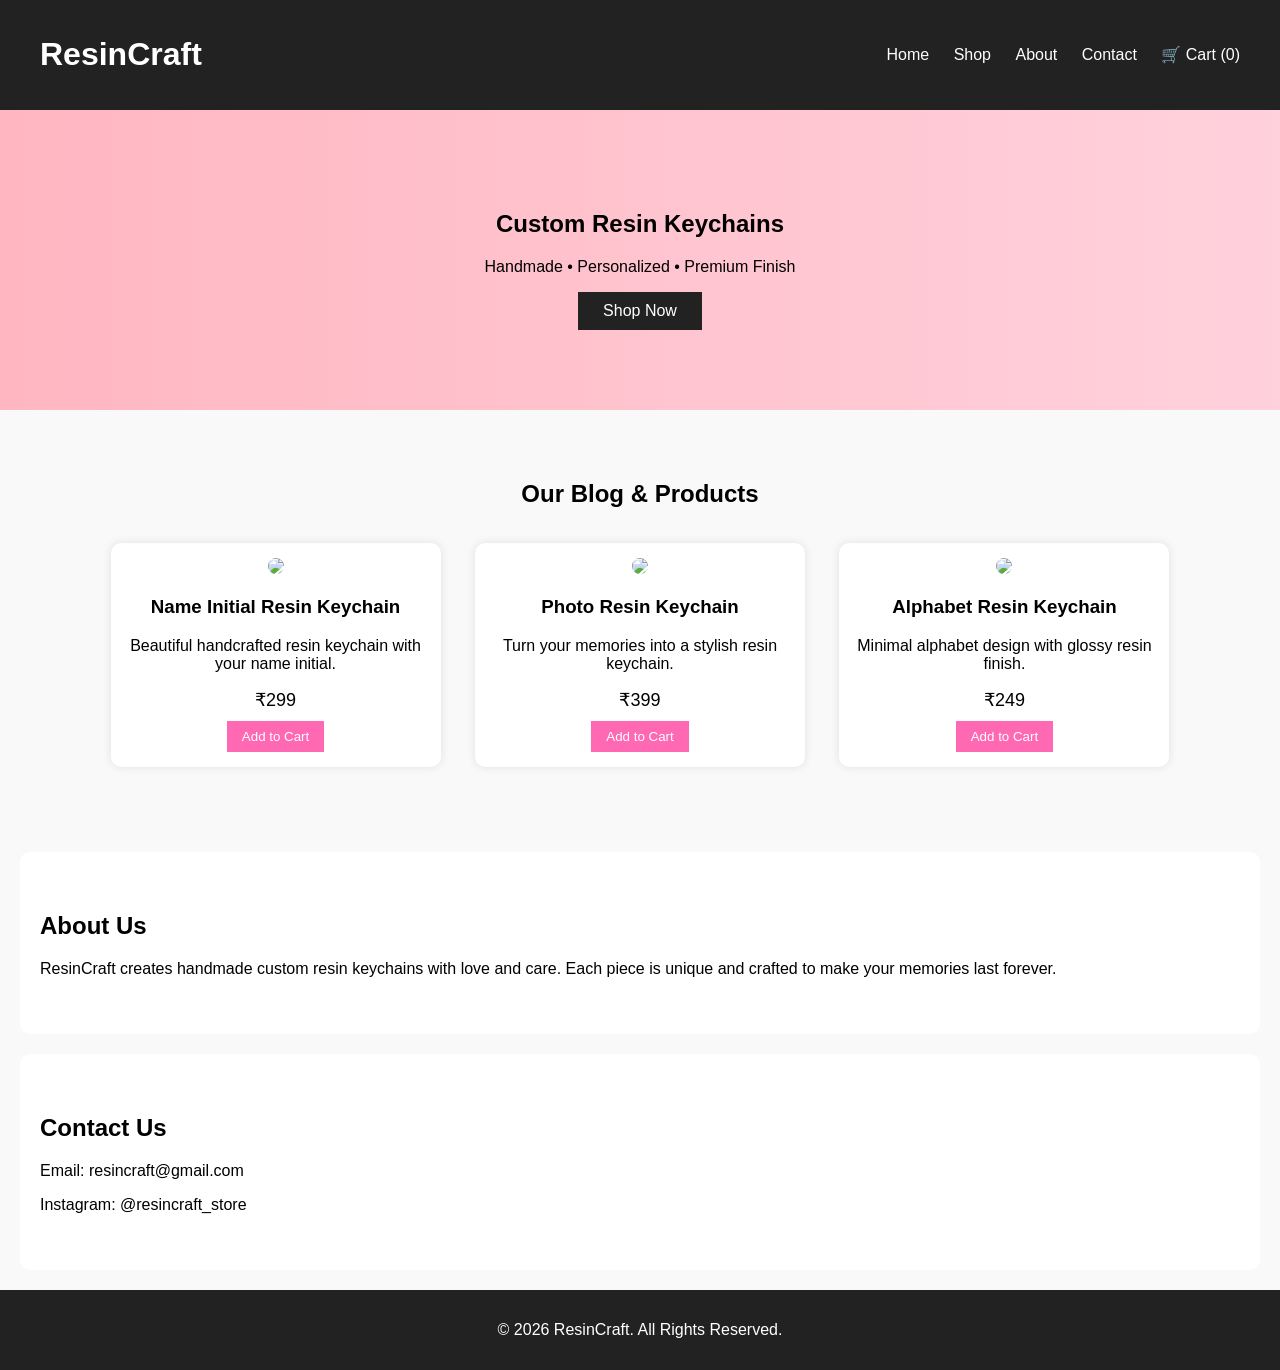
==== index.html @ 91d0280a "Rename wt.html to index.html" ====
<!DOCTYPE html>
<html lang="en">
<head>
    <meta charset="UTF-8">
    <title>Resin Keychains Store</title>
    <link rel="stylesheet" href="style.css">
</head>
<body>

<header>
    <h1>ResinCraft</h1>
    <nav>
        <a href="#home">Home</a>
        <a href="#shop">Shop</a>
        <a href="#about">About</a>
        <a href="#contact">Contact</a>
        <a href="cart.html">🛒 Cart (<span id="cart-count">0</span>)</a>
    </nav>
</header>

<section id="home" class="hero">
    <h2>Custom Resin Keychains</h2>
    <p>Handmade • Personalized • Premium Finish</p>
    <button onclick="document.getElementById('shop').scrollIntoView({behavior:'smooth'})">
        Shop Now
    </button>
</section>

<section id="shop" class="products">
    <h2>Our Blog & Products</h2>

    <div class="product-card">
        <img src="google/1.jpg.webp">
        <h3>Name Initial Resin Keychain</h3>
        <p>Beautiful handcrafted resin keychain with your name initial.</p>
        <span>₹299</span>
        <button onclick="addToCart('Name Initial Resin Keychain',299)">
            Add to Cart
        </button>
    </div>

    <div class="product-card">
        <img src="google/2.jpeg">
        <h3>Photo Resin Keychain</h3>
        <p>Turn your memories into a stylish resin keychain.</p>
        <span>₹399</span>
        <button onclick="addToCart('Photo Resin Keychain',399)">
            Add to Cart
        </button>
    </div>

    <div class="product-card">
        <img src="google/3.jpeg">
        <h3>Alphabet Resin Keychain</h3>
        <p>Minimal alphabet design with glossy resin finish.</p>
        <span>₹249</span>
        <button onclick="addToCart('Alphabet Resin Keychain',249)">
            Add to Cart
        </button>
    </div>
</section>

<section id="about" class="about">
    <h2>About Us</h2>
    <p>
        ResinCraft creates handmade custom resin keychains with love and care.
        Each piece is unique and crafted to make your memories last forever.
    </p>
</section>

<section id="contact" class="contact">
    <h2>Contact Us</h2>
    <p>Email: resincraft@gmail.com</p>
    <p>Instagram: @resincraft_store</p>
</section>

<footer>
    <p>© 2026 ResinCraft. All Rights Reserved.</p>
</footer>

<script src="script.js"></script>
</body>
</html>
---- style.css ----
body {
    margin: 0;
    font-family: Arial, sans-serif;
    background: #f9f9f9;
}

header {
    background: #222;
    color: white;
    padding: 15px 40px;
    display: flex;
    justify-content: space-between;
    align-items: center;
}

nav a {
    color: white;
    margin-left: 20px;
    text-decoration: none;
}

.hero {
    background: linear-gradient(to right, #ffb6c1, #ffd1dc);
    padding: 80px 20px;
    text-align: center;
}

.hero button {
    padding: 10px 25px;
    border: none;
    background: #222;
    color: white;
    font-size: 16px;
    cursor: pointer;
}

.products {
    padding: 50px 20px;
    text-align: center;
}

.product-card {
    background: white;
    width: 300px;
    display: inline-block;
    margin: 15px;
    padding: 15px;
    border-radius: 10px;
    box-shadow: 0 0 10px rgba(0,0,0,0.1);
}

.product-card img {
    width: 100%;
    border-radius: 10px;
}

.product-card span {
    display: block;
    font-size: 18px;
    margin: 10px 0;
}

.product-card button {
    padding: 8px 15px;
    background: #ff69b4;
    border: none;
    color: white;
    cursor: pointer;
}

.about, .contact {
    padding: 40px 20px;
    background: white;
    margin: 20px;
    border-radius: 10px;
}

footer {
    background: #222;
    color: white;
    text-align: center;
    padding: 15px;
}
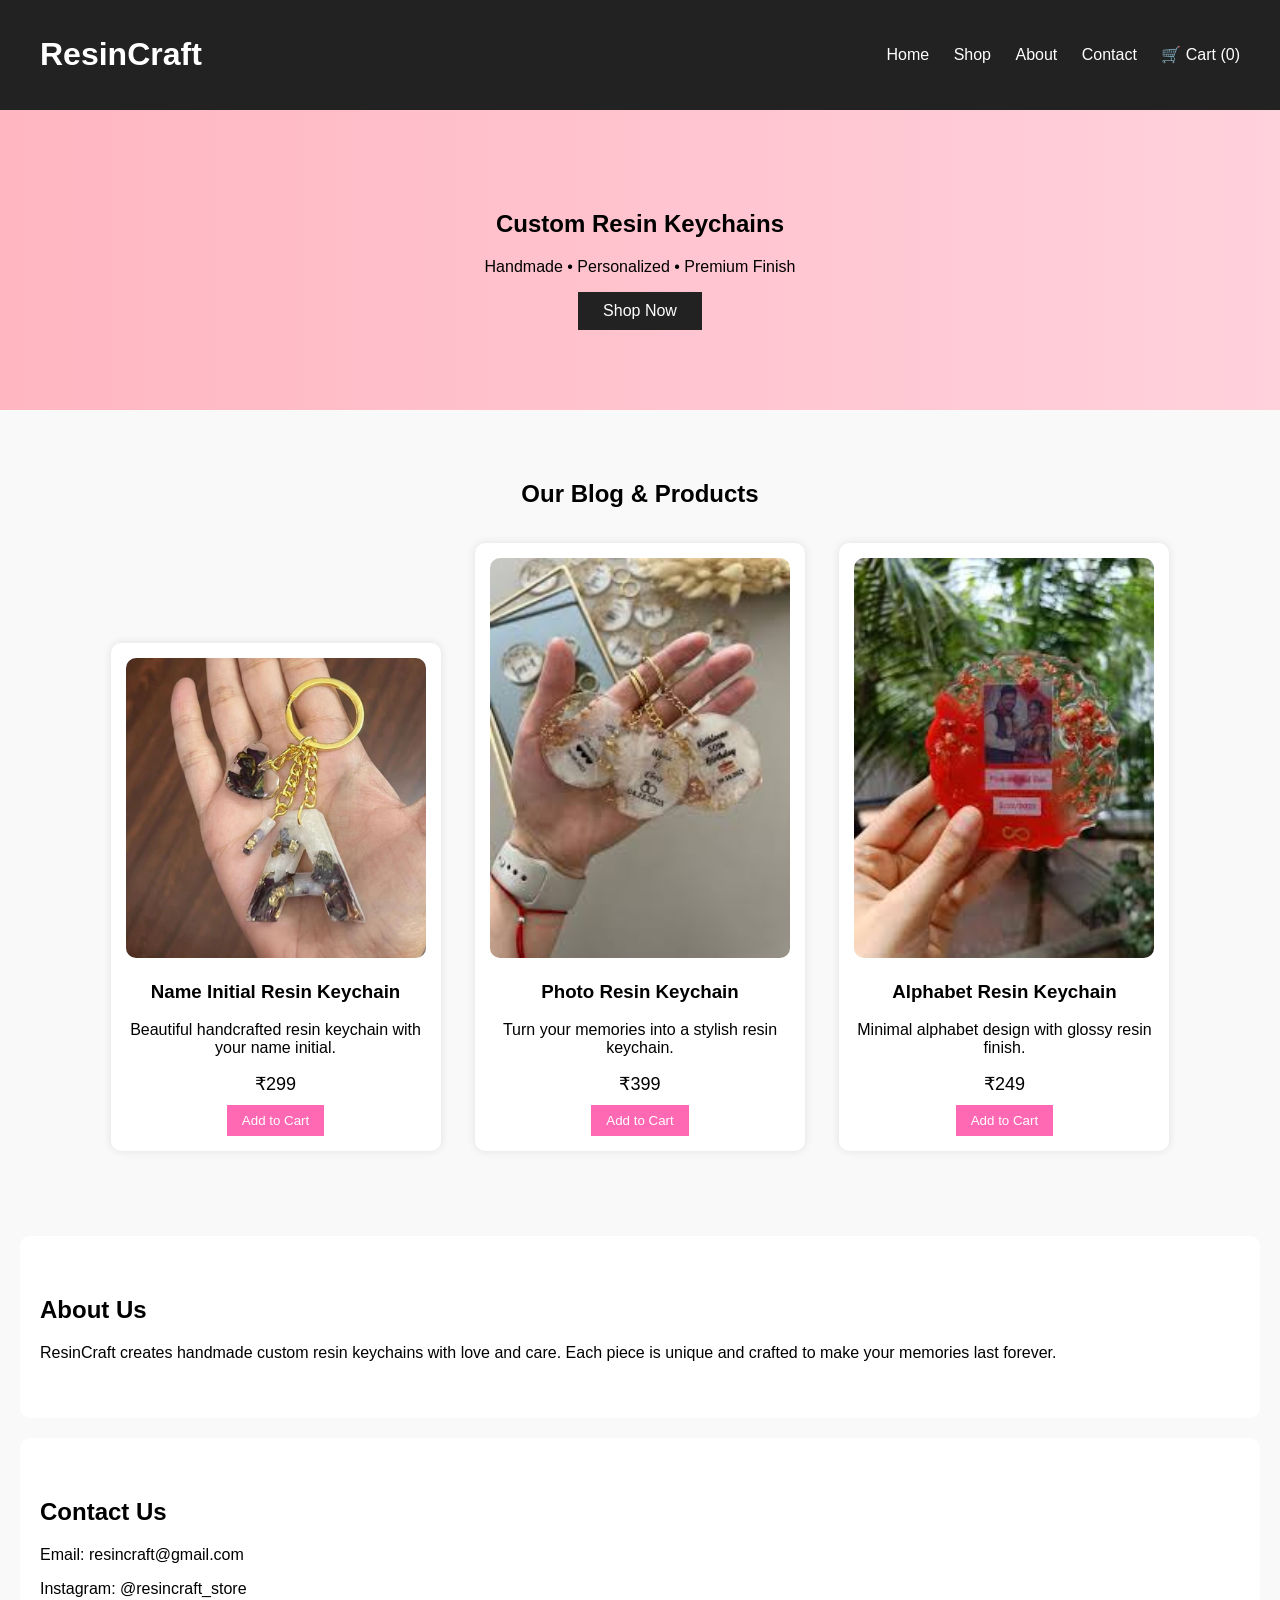
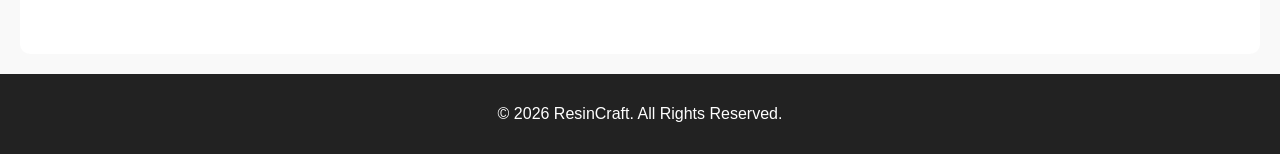
==== commit 8689a26f: "Update index.html" ====
--- a/index.html
+++ b/index.html
@@ -30,7 +30,7 @@
     <h2>Our Blog & Products</h2>
 
     <div class="product-card">
-        <img src="google/1.jpg.webp">
+        <img src="1.jpg.webp">
         <h3>Name Initial Resin Keychain</h3>
         <p>Beautiful handcrafted resin keychain with your name initial.</p>
         <span>₹299</span>
@@ -40,7 +40,7 @@
     </div>
 
     <div class="product-card">
-        <img src="google/2.jpeg">
+        <img src="2.jpeg">
         <h3>Photo Resin Keychain</h3>
         <p>Turn your memories into a stylish resin keychain.</p>
         <span>₹399</span>
@@ -50,7 +50,7 @@
     </div>
 
     <div class="product-card">
-        <img src="google/3.jpeg">
+        <img src="3.jpeg">
         <h3>Alphabet Resin Keychain</h3>
         <p>Minimal alphabet design with glossy resin finish.</p>
         <span>₹249</span>
